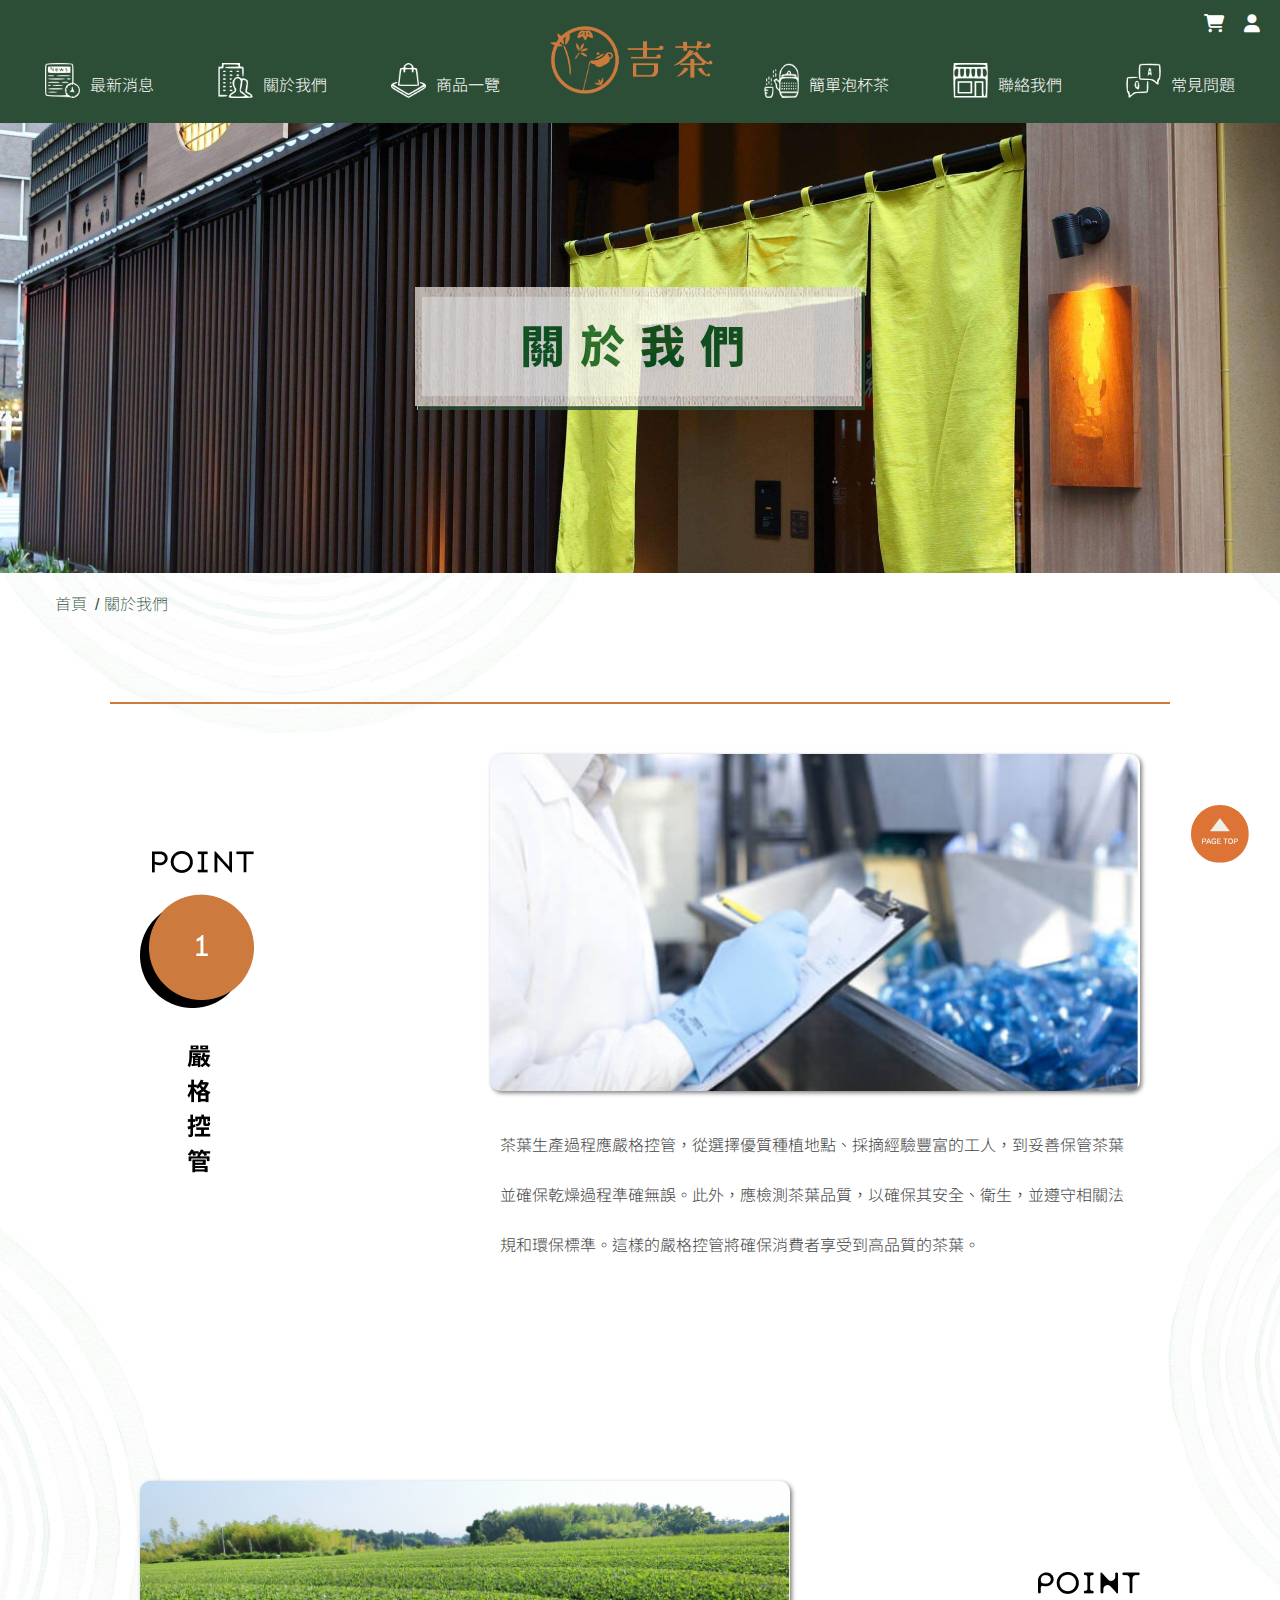
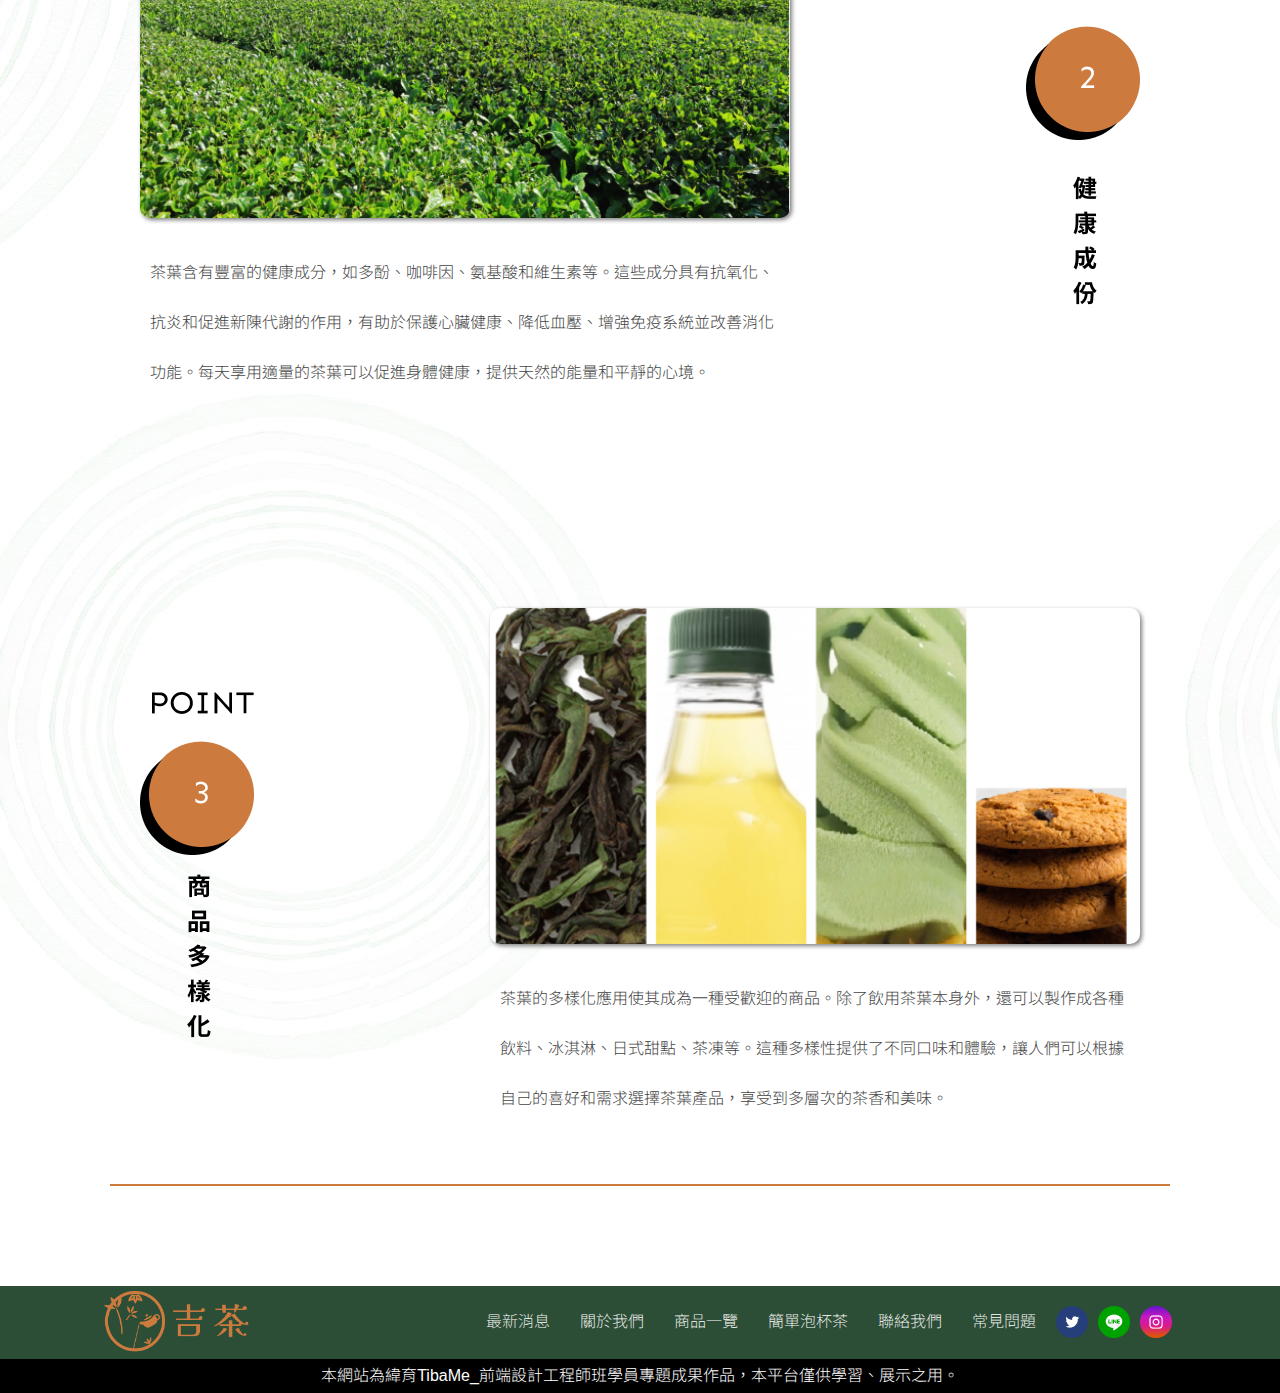
==== about.html @ 48b1effa "neqw" ====
<!DOCTYPE html>
<html lang="en">

<head>
    <meta charset="UTF-8">
    <meta name="viewport" content="width=device-width, initial-scale=1.0">
    <title>吉茶 | 關於我們</title>
    <link rel="stylesheet" href="css/reset.css">
    <link rel="stylesheet" href="https://cdnjs.cloudflare.com/ajax/libs/font-awesome/6.4.0/css/all.min.css">
    <link rel="stylesheet" href="css/header.css">
    <link rel="preconnect" href="https://fonts.googleapis.com">
    <link rel="preconnect" href="https://fonts.gstatic.com" crossorigin>
    <link href="https://fonts.googleapis.com/css2?family=Kosugi+Maru&family=Noto+Sans+TC&display=swap" rel="stylesheet">
    <link rel="stylesheet" href="css/about.css">
</head>

<body>

</body>

<header>
    <div class="content">
        <a href="index.html">
            <img src="img/logo.png" class="logo" alt="logo">
        </a>
        <!-- 左側工具列 -->
        <div class="header-group">
            <div class="cart">
                <a href="cart.html">
                    <i class="fa-solid fa-cart-shopping" style="color: #fff;" id="cart-i"></i>
                </a>
            </div>
            <div class="login">
                <a href="">
                    <i class="fa-solid fa-user" style="color: #fff;" id="login-i"></i>
                </a>
            </div>
        </div>
        <!-- 導覽列 -->
        <nav class="menu">
            <div class="item">
                <a href="news.html" class="nav-link">
                    <img src="img/news.png" alt="最新消息" class="navicon">
                    <p>最新消息</p>
                </a>
            </div>
            <div class="item">
                <a href="about.html" class="nav-link">
                    <img src="img/about.png" alt="關於我們" class="navicon">
                    <p>關於我們</p>
                </a>
            </div>
            <div class="item">
                <a href="shop.html" class="nav-link">
                    <img src="img/shop.png" alt="商品一覽" class="navicon">
                    <p>商品一覽</p>
                </a>
            </div>
            <div class="item">
                <a href="maketea.html" class="nav-link">
                    <img src="img/tea.png" alt="簡單泡杯茶" class="navicon">
                    <p>簡單泡杯茶</p>
                </a>
            </div>
            <div class="item">
                <a href="access.html" class="nav-link">
                    <img src="img/access.png" alt="聯絡我們" class="navicon">
                    <p>聯絡我們</p>
                </a>
            </div>
            <div class="item">
                <a href="qaz.html" class="nav-link">
                    <img src="img/qaz.png" alt="常見問題" class="navicon">
                    <p>常見問題</p>
                </a>
            </div>

        </nav>
        <div class="hamburger">
            <span class="bar"></span>
            <span class="bar"></span>
            <span class="bar"></span>
        </div>

        <nav class="m-menu" id="m-menu">
            <a class="m-link" href="news.html">最新消息</a>
            <a class="m-link" href="about.html">關於我們</a>
            <a class="m-link" href="shop.html">商品一覽</a>
            <a class="m-link" href="maketea.html">簡單泡杯茶</a>
            <a class="m-link" href="access.html">聯絡我們</a>
            <a class="m-link" href="qaz.html">常見問題</a>
            <a class="m-link" href="#">會員登入</a>
            <a class="m-link" href="cart.html">購物車</a>
        </nav>
</header>

<article class="main">

    <div class="title">
        <h1>關於我們</h1>
    </div>
</article>

<div>
    <nav class="breadcrumb">
        <ul>
            <li>
                <a href="index.html">首頁</a>
            </li>
            <li>
                <a href="about.html">關於我們</a>
            </li>
        </ul>
    </nav>
</div>


<section class="about">
    <div class="about-wrap">
        <div class="about-card">
            <div class="point-num">
                <img class="point" src="img/point1.png" alt="point1">
                <img class="m-point" src="img/m-point1.png" alt="point1">
            </div>
            <div class="item">
                <img src="img/point1-img.jpg" alt="嚴格控管">

                <p>茶葉生產過程應嚴格控管，從選擇優質種植地點、採摘經驗豐富的工人，到妥善保管茶葉並確保乾燥過程準確無誤。此外，應檢測茶葉品質，以確保其安全、衛生，並遵守相關法規和環保標準。這樣的嚴格控管將確保消費者享受到高品質的茶葉。
                </p>
            </div>
        </div>
        <div class="about-card">
            <div class="point-num">
                <img class="point" src="img/point2.png" alt="point2">
                <img class="m-point" src="img/m-point2.png" alt="point2">
            </div>
            <div class="item">
                <img src="img/point2-img.jpg" alt="健康成分">
                <p>茶葉含有豐富的健康成分，如多酚、咖啡因、氨基酸和維生素等。這些成分具有抗氧化、抗炎和促進新陳代謝的作用，有助於保護心臟健康、降低血壓、增強免疫系統並改善消化功能。每天享用適量的茶葉可以促進身體健康，提供天然的能量和平靜的心境。
                </p>
            </div>
        </div>
        <div class="about-card">
            <div class="point-num">
                <img class="point" src="img/point3.png" alt="point3">
                <img class="m-point" src="img/m-point3.png" alt="point3">
            </div>
            <div class="item">
                <img src="img/point3-img.jpg" alt="商品多樣化">
                <p>茶葉的多樣化應用使其成為一種受歡迎的商品。除了飲用茶葉本身外，還可以製作成各種飲料、冰淇淋、日式甜點、茶凍等。這種多樣性提供了不同口味和體驗，讓人們可以根據自己的喜好和需求選擇茶葉產品，享受到多層次的茶香和美味。
                </p>
            </div>
        </div>
    </div>
</section>


<button id="page-top">
    <img src="img/pagetop1.svg" alt="page_top">
</button>


<footer>
    <div class="footer-area">
        <div class="footer-logo">
            <a href="index.html">
                <img src="img/logo.png" alt="logo"></a>
        </div>
        <nav class="footer-nav">
            <div class="footer-nav-item">
                <ul>
                    <li>
                        <a href="news.html">最新消息</a>
                    </li>
                </ul>
                <ul>
                    <li>
                        <a href="about.html">關於我們</a>
                    </li>
                </ul>
                <ul>
                    <li>
                        <a href="shop.html">商品一覽</a>
                    </li>
                </ul>
                <ul>
                    <li>
                        <a href="maketea.html">簡單泡杯茶</a>
                    </li>
                </ul>
                <ul>
                    <li>
                        <a href="access.html">聯絡我們</a>
                    </li>
                </ul>
                <ul>
                    <li>
                        <a href="qaz.html">常見問題</a>
                    </li>
                </ul>
            </div>

            <div class="sns">
                <ul>
                    <li>
                        <a href="">
                            <img src="img/twitter.png" alt="twitter">
                    </li>
                    </a>
                </ul>
                <ul>
                    <li><a href="">
                            <img src="img/line.png" alt="line">
                    </li>
                    </a>
                </ul>
                <ul>
                    <li><a href="">
                            <img src="img/instagram.png" alt="instagram">
                        </a>
                </ul>
            </div>
        </nav>
    </div>
    <div class="tibame">
        <p>本網站為緯育TibaMe_前端設計工程師班學員專題成果作品，本平台僅供學習、展示之用。</p>
    </div>
</footer>

<script src="js/header.js"></script>

</body>

</html>
---- css/header.css ----
body {
    font-family: 'Kosugi Maru', sans-serif, 'Noto Sans TC', sans-serif;
    /* background-color: #f9fbf7; */
    background-image: url(../img/back.jpg);
    background-position: top center;
    line-height: 1.5em;
}

input,
select {
    font-family: 'Kosugi Maru', sans-serif, 'Noto Sans TC', sans-serif;
}

h1 {
    font-weight: 800;
    font-size: 45px;
    letter-spacing: 15px;
}


h2 {
    font-weight: 500;
    font-size: 30px;
    letter-spacing: 2px;
}

h3 {
    font-weight: 400;
    font-size: 20px;
    letter-spacing: 2px;
    color: #333;
}

p {
    font-weight: 300;
    font-size: 16px;
    letter-spacing: 16.5%;
    color: #444;
}

li {
    font-weight: 200
}

header {
    /* background: url(../img/ll.png) top center repeat-x; */
    background-color: #2D4E36;
    position: sticky;
    top: 0;
    z-index: 999;
}

.content {
    position: relative;
    margin: auto;
}

.content .logo {
    width: 180px;
    position: absolute;
    left: 0;
    right: 0;
    top: 0;
    bottom: 0;
    margin: auto;
    padding-block: 10px;
}

.header-group {
    display: flex;
    justify-content: flex-end;
    align-items: center;
    padding-top: 5px;
    padding-right: 10px;
}

.header-group i {
    font-size: 18px;
    margin: 10px;
}


.menu {
    display: flex;
    font-size: 0px;
    justify-content: space-around;
    align-items: end;
    margin-inline: 1%;
}

a {
    text-decoration: none;
}

.menu p {
    font-size: 16px;
    margin-left: 10px;
    color: #fff;
}

.menu .item {
    text-align: center;
    transition: 0.1;
    min-height: 70px;
    display: flex;
    padding-bottom: 10px;
}

.menu .item a {
    display: flex;
    align-items: end;
    padding-bottom: 15px;
    position: relative;
}

.menu .item a:hover p {
    color: #dd7335;
}

.menu .item a::before {
    content: "";
    position: absolute;
    bottom: 0;
    left: 0;
    width: 0;
    height: 3px;
    background-color: #fff;
    transition: width 0.5s ease;
}


.menu .item a:hover::before {
    width: 100%;
    background-color: #dd7335;
}

.menu .item:nth-child(3) {
    margin-right: 8%;
}

.menu .item:nth-child(4) {
    margin-left: 8%;
}

.item:last-child {
    position: relative;
}

.menu img {
    vertical-align: top;
    width: 35px;
    height: 35px;
}

/* page-top */

#page-top {
    width: 70px;
    height: 70px;
    position: fixed;
    right: 25px;
    top: 800px;
    background-color: transparent;
    border: none;
    cursor: pointer;
}


#page-top img {
    width: 100%;
}

/* footer */

footer {
    background-color: #2D4E36;
}

.footer-area {
    display: flex;
    margin: auto;
    align-items: center;
    justify-content: space-around;
}


.footer-logo img {
    width: 160px;
    height: auto;
    vertical-align: top;
}

.footer-nav {
    display: flex;
    justify-content: space-evenly;
    align-items: center;
}

.footer-nav-item {
    display: flex;
}

.footer-nav-item ul a {
    margin: 15px;
    color: #fff;
}

.sns {
    display: flex;

}

.sns ul {
    margin: 5px;
}

.sns img {
    width: 100%;
    vertical-align: top;
}

.tibame {
    background-color: black;
    text-align: center;

}

.tibame p {
    color: #fff;
    padding: 5px;
}

/* 手機新增的原件 */

.m-menu,
.hamburger {
    display: none;
}

@media screen and (max-width:768px) {


    .menu {
        display: none;
    }

    .m-menu {
        display: flex;
        flex-direction: column;
        position: absolute;
        background-color: #2D4E36;
        padding: 10px;
        inset: 0;
        top: 100%;
        left: -120%;
        height: calc(100vh - 89px);
        width: 100%;
        transition: 0.3s;
        border-top: 2px solid #fff;
        /* display: none; */
    }

    .m-menu a {
        margin-block: 10px;
        padding-inline: 10px;
        padding-bottom: 20px;
        color: #fff;
        border-bottom: 2px solid #fff;
    }

    .m-menu.active {
        left: 0;
    }

    .content .logo {
        /* position: absolute; */
        width: 130px;
        top: 5px;
        left: 8px;
        margin: 0
    }

    .header-group {
        position: absolute;
        right: 15%;
        top: 20px;
    }


    .hamburger {
        display: block;
        cursor: pointer;
        padding: 20px;
    }

    .bar {
        display: block;
        width: 30px;
        height: 3px;
        margin-block: 10px;
        margin-left: 92%;
        transition: all 0.3s ease-in-out;
        background-color: #dd7335;
    }

    .hamburger.active .bar:nth-child(2) {
        opacity: 0;
    }

    .hamburger.active .bar:nth-child(1) {
        translate: 0px 13px;
        rotate: 45deg;
    }

    .hamburger.active .bar:nth-child(3) {
        translate: 0px -13px;
        rotate: -45deg;
    }

    /* footer */

    .footer-area {
        display: block;
    }

    .footer-logo {
        text-align: center;
        padding: 20px;
    }

    .footer-logo img {
        width: 180px;
    }


    .footer-nav{
        flex-wrap: wrap;
    }

    .footer-nav-item {
        display: grid;
        grid-template-columns: repeat(3,1fr);
        padding-bottom: 5px;
        gap: 30px;
        text-align: center;
    }


    .footer-nav-item ul a {
        margin: 10px;
        color: #fff;
    }

    .sns {
        padding: 10px;
    }



    #page-top {
        display: none;
    }


}
---- css/about.css ----
.main {
    background-image: url(../img/about-pic.jpg);
    background-size: cover;
    width: 100%;
    background-repeat: no-repeat;
    background-position: center center;
    position: relative;
    min-height: 450px;
}


.main .title {
    background-image: url(../img/title-pic.png);
    background-repeat: no-repeat;
    background-position: center center;
    background-size: auto;
    opacity: 0.8;
}

.main h1 {
    line-height: 450px;
    color: #0b5c22;
    text-align: center;

    /* -webkit-text-stroke: .1px #2D4E36; */
}


/* 麵包屑 */

.breadcrumb {
    width: 1200px;
    margin: auto;
}

.breadcrumb ul {
    display: flex;
    margin: 15px;
}

.breadcrumb li {
    padding-block: 5px;
}

.breadcrumb ul li:not(:first-child)::before {
    content: "/";
    color: #2D4E36;
    margin-left: 8px;
}

.breadcrumb a {
    color: #2D4E36;
}

.breadcrumb a:hover {
    color: #dd7335
}

/* 麵包屑end */

/* 關於我們 */

.about {
    margin: auto;
}

.about-wrap {
    width: 1200px;
    margin: auto;

}

.about-card {
    display: flex;
    justify-content: space-between;
    align-items: center;
    margin: auto;
    width: 1000px;
    margin-block: 200px;
    padding-inline: 30px;
}

.m-point {
    display: none;
}

.about-card:nth-child(1) {
    padding-top: 50px;
    margin-top: 80px;
    border-top: 2px solid #CC7A3E;

}

.about-card:nth-child(3) {
    margin-bottom: 100px;
    padding-bottom: 50px;
    border-bottom: 2px solid #CC7A3E;
}

.about-card:nth-child(2) {
    flex-direction: row-reverse;
}


.about .item {
    width: 650px;
}

.about .item img {
    width: 100%;
    vertical-align: top;
    border-radius: 10px;
    margin-bottom: 20px;
    filter: drop-shadow(2px 2px 2px rgba(0, 0, 0, .5));
}

.about .item p {
    padding: 10px;
    line-height: 50px;
}


@media screen and (max-width:768px) {


    .breadcrumb {
        width: 100%;
    }



    .about-wrap {
        width: 100%;
        padding: 0;

    }

    .about-card {
        width: 100%;
        flex-wrap: wrap;
        margin-block: 0;
        justify-content: center;
    }

    .point {
        display: none;
    }

    .m-point {
        display: block;
        padding-bottom: 5%;
        margin-bottom: 10%;
        border-bottom: 2px solid #dd7335;
    }


    .about-card:nth-child(1) {
        padding: 0;
        margin-block: 15%;
        border: none;
    }

    .about-card:nth-child(3) {
        margin-block: 15%;
        padding: 0;
        border: none;
    }

    .about-card:nth-child(2) {
        margin-block: 5%;
        padding: 0;
    }

    .about .item {
        width: 90%;
    }

}
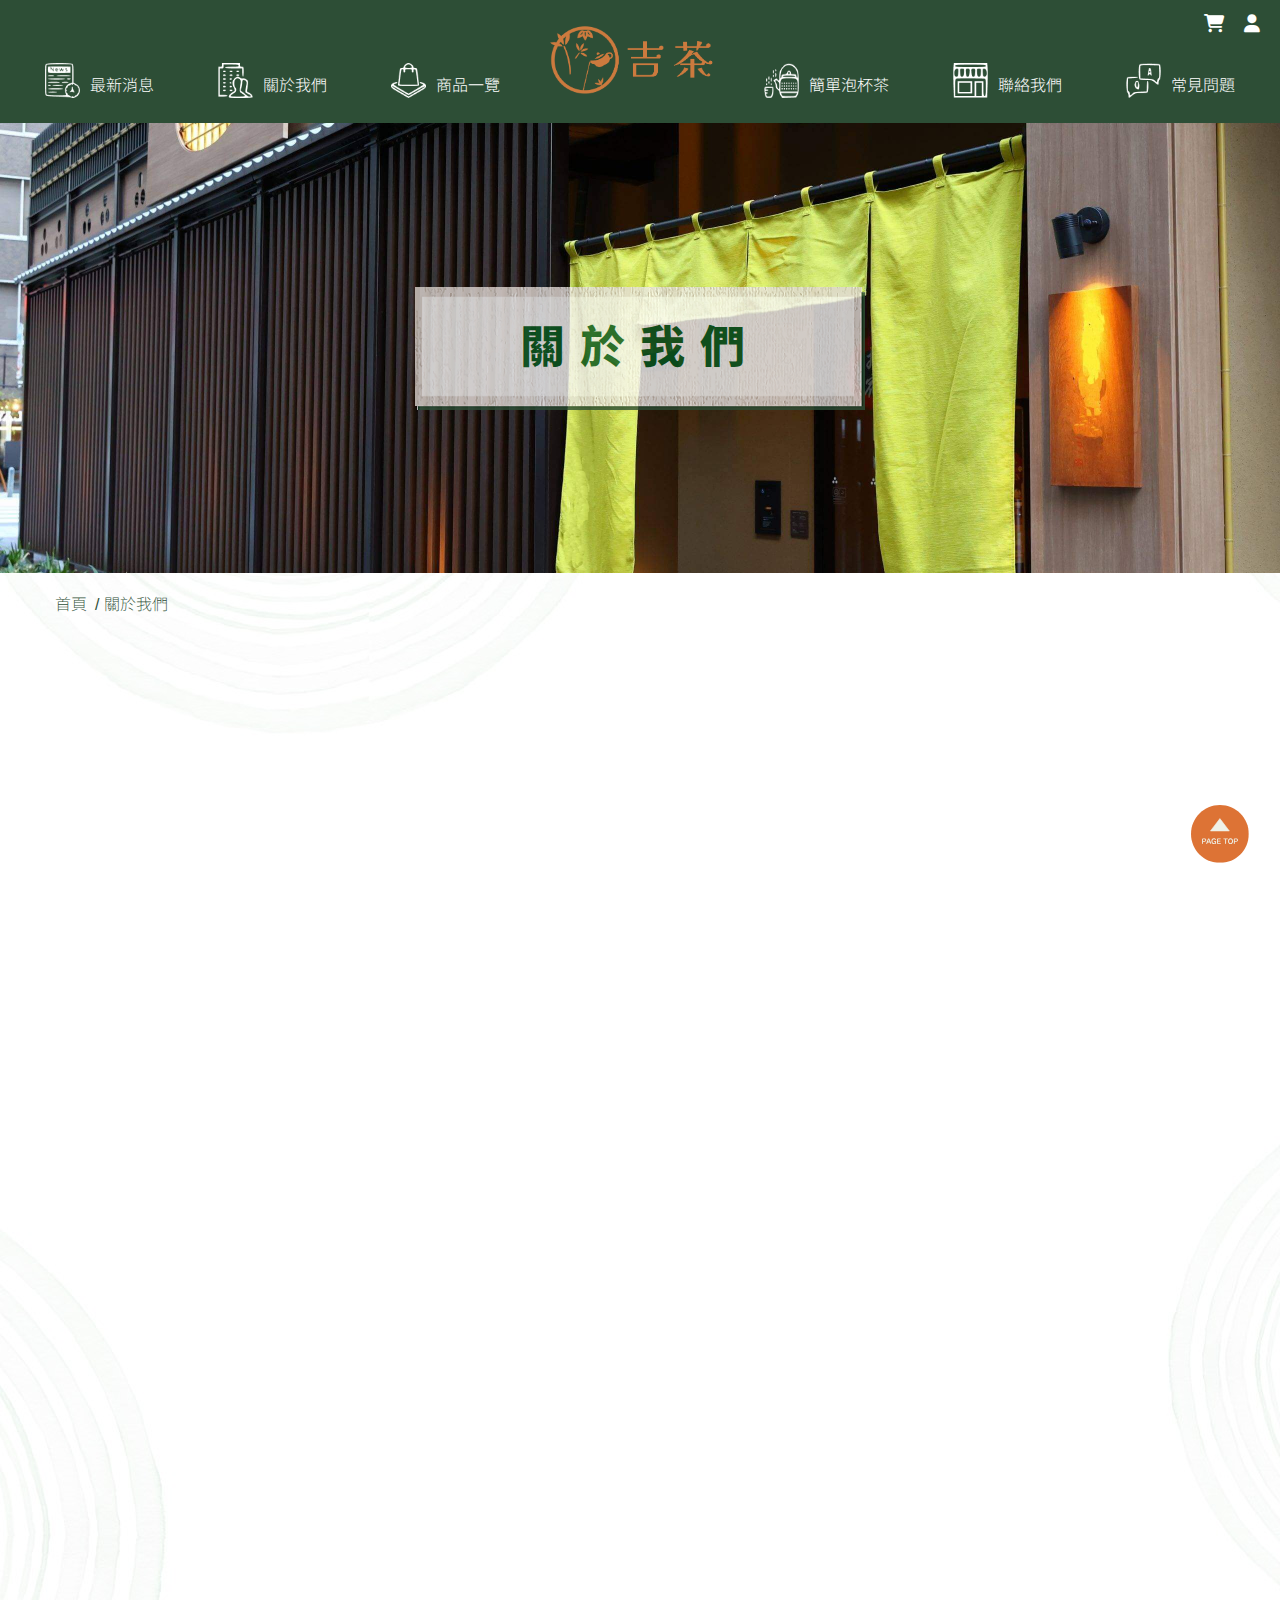
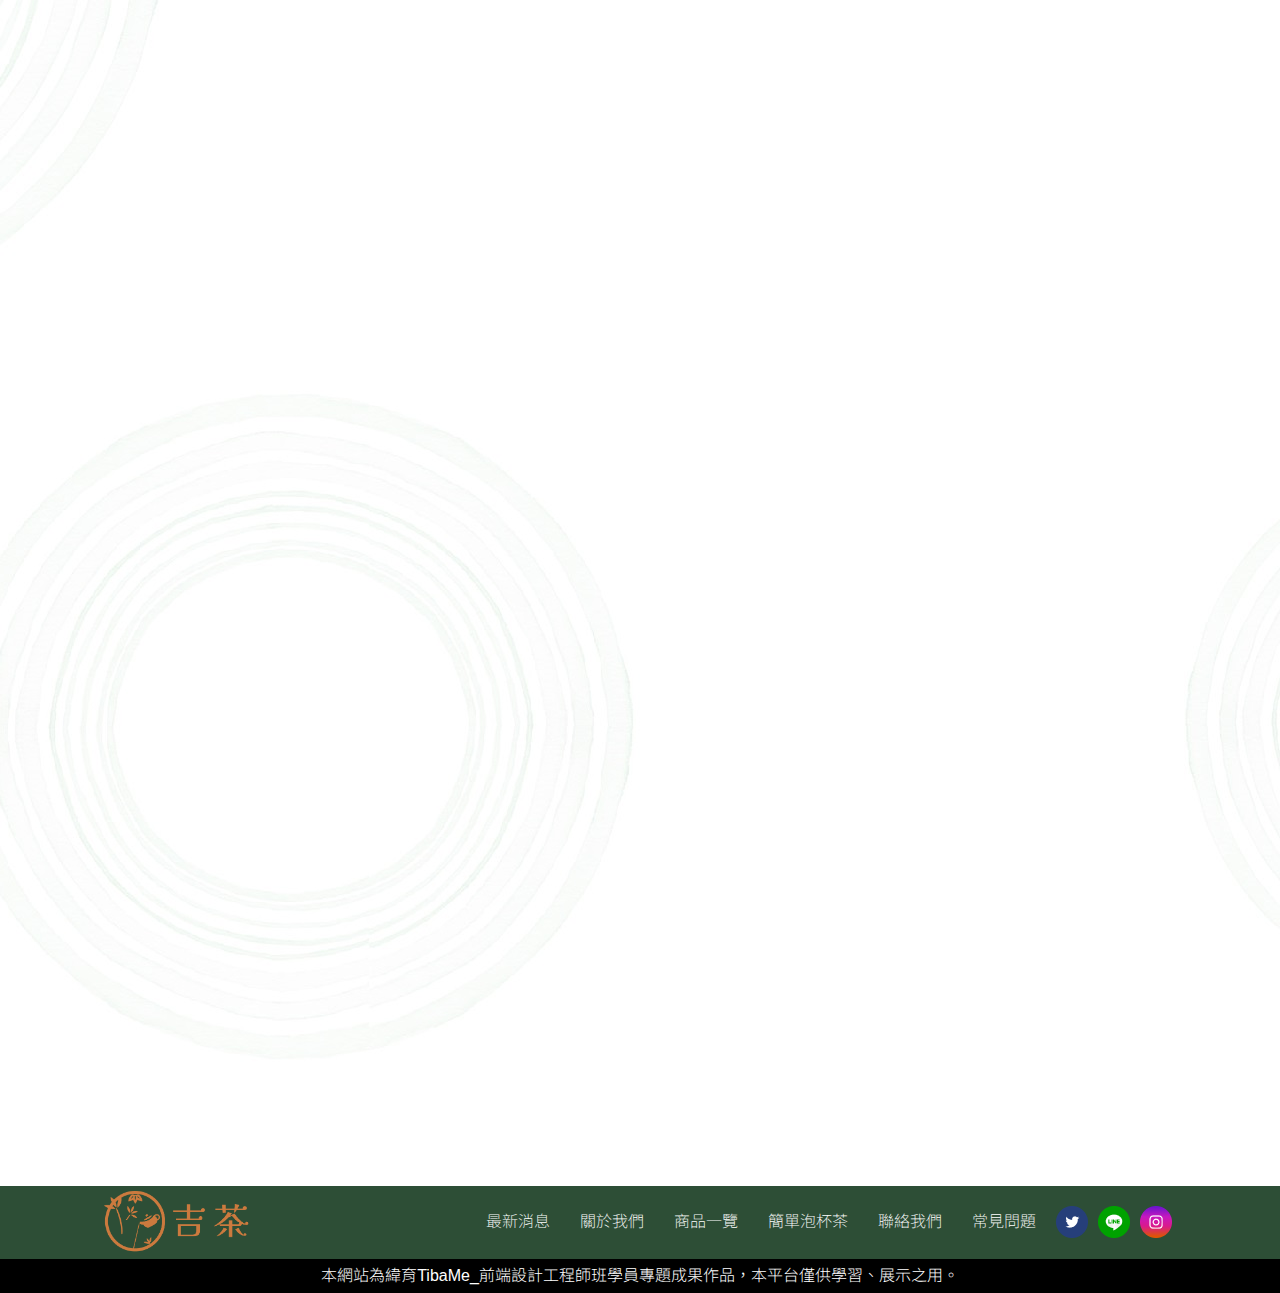
==== commit 492966d0: "8/12 新增動畫" ====
--- a/about.html
+++ b/about.html
@@ -12,6 +12,9 @@
     <link rel="preconnect" href="https://fonts.gstatic.com" crossorigin>
     <link href="https://fonts.googleapis.com/css2?family=Kosugi+Maru&family=Noto+Sans+TC&display=swap" rel="stylesheet">
     <link rel="stylesheet" href="css/about.css">
+    <script src="https://cdnjs.cloudflare.com/ajax/libs/jquery/3.7.0/jquery.js"
+        integrity="sha512-8Z5++K1rB3U+USaLKG6oO8uWWBhdYsM3hmdirnOEWp8h2B1aOikj5zBzlXs8QOrvY9OxEnD2QDkbSKKpfqcIWw=="
+        crossorigin="anonymous" referrerpolicy="no-referrer"></script>
 </head>
 
 <body>
@@ -228,6 +231,7 @@
 </footer>
 
 <script src="js/header.js"></script>
+<script src="js/about.js"></script>
 
 </body>
 
--- a/css/header.css
+++ b/css/header.css
@@ -79,6 +79,24 @@
     margin: 10px;
 }
 
+.cart {
+    position: relative;
+}
+
+.cart span {
+    width: 20px;
+    height: 20px;
+    background-color: #dd7335;
+    color: #fff;
+    text-align: center;
+    border-radius: 50%;
+    position: absolute;
+    right: 0;
+    top: -5px;
+    font-size: 14px;
+    display: none;
+}
+
 
 .menu {
     display: flex;
@@ -86,6 +104,8 @@
     justify-content: space-around;
     align-items: end;
     margin-inline: 1%;
+    transform: rotate();
+
 }
 
 a {
@@ -333,13 +353,13 @@
     }
 
 
-    .footer-nav{
+    .footer-nav {
         flex-wrap: wrap;
     }
 
     .footer-nav-item {
         display: grid;
-        grid-template-columns: repeat(3,1fr);
+        grid-template-columns: repeat(3, 1fr);
         padding-bottom: 5px;
         gap: 30px;
         text-align: center;
--- a/css/about.css
+++ b/css/about.css
@@ -62,12 +62,16 @@
 
 .about {
     margin: auto;
+    opacity: 0;
+    visibility: hidden;
+    transition: 1.5s;
+    transform: translateY(30px);
+
 }
 
 .about-wrap {
     width: 1200px;
     margin: auto;
-
 }
 
 .about-card {
@@ -76,7 +80,7 @@
     align-items: center;
     margin: auto;
     width: 1000px;
-    margin-block: 200px;
+    margin-block: 150px;
     padding-inline: 30px;
 }
 
@@ -112,12 +116,24 @@
     border-radius: 10px;
     margin-bottom: 20px;
     filter: drop-shadow(2px 2px 2px rgba(0, 0, 0, .5));
+
 }
+
+
 
 .about .item p {
     padding: 10px;
     line-height: 50px;
 }
+
+
+
+.active {
+    opacity: 1;
+    visibility: visible;
+    transform: translateY(0);
+}
+
 
 
 @media screen and (max-width:768px) {
